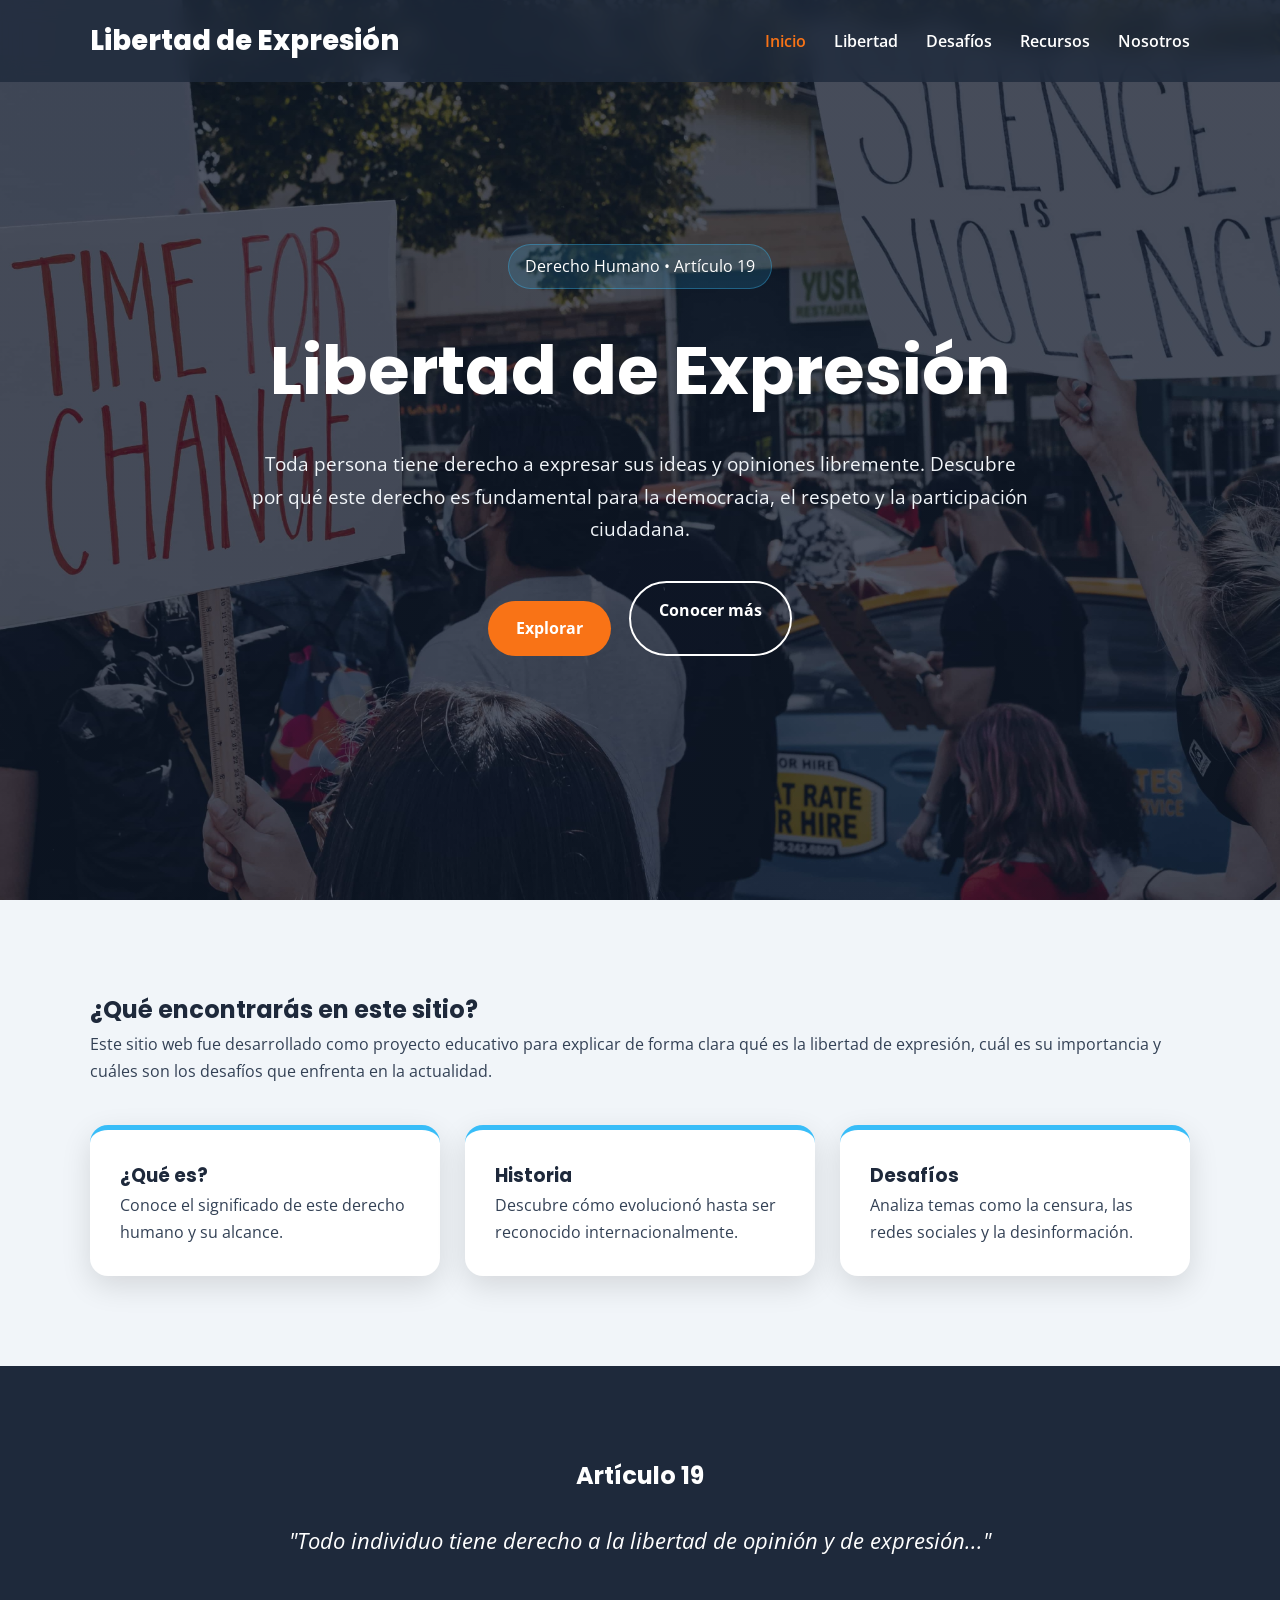
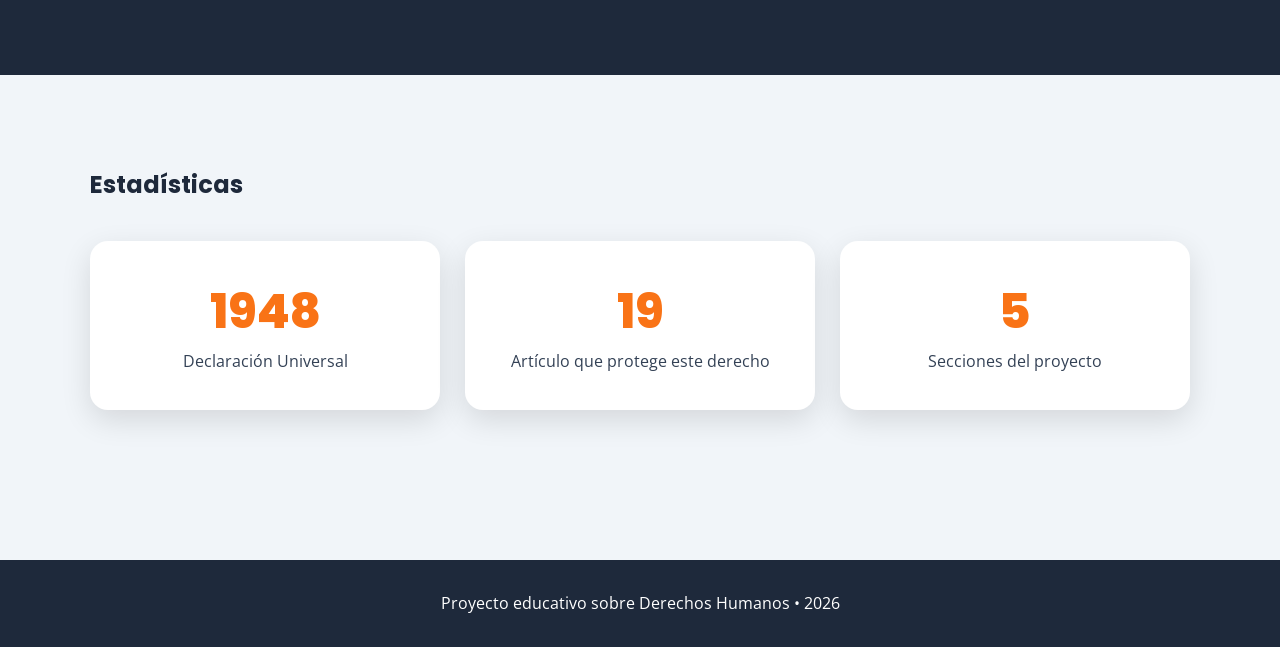
==== index.html @ 3bd5a03d "Add files via upload" ====
<!DOCTYPE html>
<html lang="es">
<head>
<meta charset="UTF-8">
<meta name="viewport" content="width=device-width, initial-scale=1.0">
<title>Libertad de Expresión</title>
<link rel="preconnect" href="https://fonts.googleapis.com">
<link rel="preconnect" href="https://fonts.gstatic.com" crossorigin>
<link href="https://fonts.googleapis.com/css2?family=Poppins:wght@300;400;600;800&family=Open+Sans:wght@400;600&display=swap" rel="stylesheet">
<link rel="stylesheet" href="css/estilos.css">
</head>
<body>

<header class="navbar">
  <div class="container nav-container">
    <h1 class="logo">Libertad de Expresión</h1>
    <nav>
      <ul class="menu">
        <li><a href="index.html" class="active">Inicio</a></li>
        <li><a href="libertad.html">Libertad</a></li>
        <li><a href="desafios.html">Desafíos</a></li>
        <li><a href="recursos.html">Recursos</a></li>
        <li><a href="nosotros.html">Nosotros</a></li>
      </ul>
    </nav>
  </div>
</header>

<section class="hero">
  <div class="overlay"></div>
  <div class="hero-content">
    <span class="etiqueta">Derecho Humano • Artículo 19</span>
    <h2>Libertad de Expresión</h2>
    <p>
      Toda persona tiene derecho a expresar sus ideas y opiniones libremente.
      Descubre por qué este derecho es fundamental para la democracia,
      el respeto y la participación ciudadana.
    </p>
    <div class="hero-buttons">
      <a href="#introduccion" class="btn btn-primary">Explorar</a>
      <a href="libertad.html" class="btn btn-secondary">Conocer más</a>
    </div>
  </div>
</section>

<main>

<section id="introduccion" class="container section">
<h2>¿Qué encontrarás en este sitio?</h2>
<p>Este sitio web fue desarrollado como proyecto educativo para explicar de forma clara qué es la libertad de expresión, cuál es su importancia y cuáles son los desafíos que enfrenta en la actualidad.</p>

<div class="cards">
<article class="card">
<h3>¿Qué es?</h3>
<p>Conoce el significado de este derecho humano y su alcance.</p>
</article>

<article class="card">
<h3>Historia</h3>
<p>Descubre cómo evolucionó hasta ser reconocido internacionalmente.</p>
</article>

<article class="card">
<h3>Desafíos</h3>
<p>Analiza temas como la censura, las redes sociales y la desinformación.</p>
</article>
</div>
</section>

<section class="highlight">
<div class="container">
<h2>Artículo 19</h2>
<blockquote>
"Todo individuo tiene derecho a la libertad de opinión y de expresión..."
</blockquote>
</div>
</section>

<section class="container section">
<h2>Estadísticas</h2>
<div class="stats">
<div class="stat"><span>1948</span><p>Declaración Universal</p></div>
<div class="stat"><span>19</span><p>Artículo que protege este derecho</p></div>
<div class="stat"><span>5</span><p>Secciones del proyecto</p></div>
</div>
</section>

</main>

<footer>
<div class="container">
<p>Proyecto educativo sobre Derechos Humanos • 2026</p>
</div>
</footer>

<script src="js/script.js"></script>
</body>
</html>
---- css/estilos.css ----
:root{
--bg:#F8FAFC;
--primary:#1E293B;
--accent:#F97316;
--cyan:#38BDF8;
--text:#334155;
--white:#fff;
--shadow:0 10px 30px rgba(0,0,0,.12);
}

*{margin:0;padding:0;box-sizing:border-box;scroll-behavior:smooth}
body{
font-family:'Open Sans',sans-serif;
background:#F1F5F9;
color:var(--text);
line-height:1.7;
}
h1,h2,h3{font-family:'Poppins',sans-serif;color:var(--primary)}
.container{width:min(1100px,92%);margin:auto}
.section{padding:90px 0}

.navbar{
position:fixed;top:0;left:0;width:100%;
padding:18px 0;
background:rgba(30,41,59,.78);
backdrop-filter:blur(10px);
z-index:1000;
}
.nav-container{display:flex;justify-content:space-between;align-items:center}
.logo{color:#fff;font-size:1.7rem;font-weight:800}
.menu{display:flex;gap:28px;list-style:none}
.menu a{
color:#fff;text-decoration:none;font-weight:600;
transition:.3s;
}
.menu a:hover,.menu a.active{color:var(--accent)}

.hero{
height:100vh;
background:
linear-gradient(rgba(15,23,42,.72),rgba(15,23,42,.72)),
url("../img/hero.jpg") center/cover no-repeat fixed;
display:flex;
justify-content:center;
align-items:center;
text-align:center;
position:relative;
}
.hero-content{
max-width:820px;
padding:20px;
position:relative;
z-index:2;
}
.etiqueta{
display:inline-block;
padding:8px 16px;
border-radius:30px;
background:rgba(56,189,248,.15);
border:1px solid rgba(56,189,248,.35);
color:#fff;
margin-bottom:25px;
}
.hero h2{
font-size:4.2rem;
color:#fff;
margin-bottom:20px;
}
.hero p{
font-size:1.2rem;
color:#f1f5f9;
margin-bottom:35px;
}
.hero-buttons{display:flex;justify-content:center;gap:18px;flex-wrap:wrap}
.btn{
padding:14px 28px;
border-radius:40px;
text-decoration:none;
font-weight:700;
transition:.3s;
}
.btn-primary{
background:var(--accent);
color:#fff;
margin-top: 20px;
display: inline-block;
}
.btn-primary:hover{transform:translateY(-4px);box-shadow:var(--shadow)}
.btn-secondary{
border:2px solid #fff;
color:#fff;
}
.btn-secondary:hover{background:#fff;color:var(--primary)}

.cards{
display:grid;
grid-template-columns:repeat(auto-fit,minmax(240px,1fr));
gap:25px;
margin-top:40px;
}
.card{
background:#fff;
padding:30px;
border-radius:18px;
box-shadow:var(--shadow);
transition:.3s;
border-top:5px solid var(--cyan);
}
.card:hover{transform:translateY(-8px)}
.highlight{
background:var(--primary);
color:#fff;
padding:90px 0;
text-align:center;
}
.highlight h2,.highlight blockquote{color:#fff}
blockquote{font-size:1.4rem;font-style:italic;max-width:800px;margin:25px auto}
.stats{
display:grid;
grid-template-columns:repeat(auto-fit,minmax(220px,1fr));
gap:25px;
margin-top:35px;
text-align:center;
}
.stat{
background:#fff;
padding:35px;
border-radius:18px;
box-shadow:var(--shadow);
}
.stat span{
display:block;
font:800 3rem 'Poppins',sans-serif;
color:var(--accent);
}
footer{
background:var(--primary);
color:#fff;
padding:30px;
text-align:center;
margin-top:60px;
}
@media(max-width:768px){
.nav-container{flex-direction:column;gap:15px}
.menu{flex-wrap:wrap;justify-content:center}
.hero h2{font-size:2.8rem}
.hero p{font-size:1rem}
.section{padding:70px 0}
}
/*=============================
Animaciones
=============================*/

.card,
.stat{

    opacity:0;

    transform:translateY(40px);

}
/*======================================================
        DESAFÍOS - ESTILO BLOG
======================================================*/

.blog-card{

display:flex;

align-items:center;

gap:40px;

margin:70px 0;

background:#ffffff;

border-radius:18px;

overflow:hidden;

box-shadow:0 15px 35px rgba(0,0,0,.12);

transition:.4s;

}

.blog-card:hover{

transform:translateY(-8px);

box-shadow:0 20px 45px rgba(0,0,0,.18);

}

.blog-card.reverse{

flex-direction:row-reverse;

}

.blog-img{

flex:1;

overflow:hidden;

}

.blog-img img{

width:100%;

height:350px;

object-fit:cover;

display:block;

transition:.5s;

}

.blog-card:hover .blog-img img{

transform:scale(1.08);

}

.blog-content{

flex:1;

padding:40px;

}

.blog-content h3{

font-size:2rem;

margin-bottom:20px;

color:#1E293B;

}

.blog-content p{

font-size:1.05rem;

line-height:1.9;

margin-bottom:18px;

color:#475569;

}

.blog-content a{

display:inline-block;

margin-top:15px;

text-decoration:none;

font-weight:700;

color:#F97316;

transition:.3s;

}

.blog-content a:hover{

letter-spacing:1px;

}

.fade-up{

opacity:0;

transform:translateY(40px);

animation:subir .9s forwards;

}

@keyframes subir{

to{

opacity:1;

transform:translateY(0);

}

}

.blog-card:nth-child(2){

animation-delay:.2s;

}

.blog-card:nth-child(3){

animation-delay:.4s;

}

.blog-card:nth-child(4){

animation-delay:.6s;

}

.blog-card:nth-child(5){

animation-delay:.8s;

}

.blog-card:nth-child(6){

animation-delay:1s;

}

@media(max-width:900px){

.blog-card{

flex-direction:column;

}

.blog-card.reverse{

flex-direction:column;

}

.blog-img img{

height:250px;

}

.blog-content{

padding:25px;

}

.blog-content h3{

font-size:1.6rem;

}

}

/*==========================
        VIDEO
===========================*/

.video-container{

position:relative;

width:100%;

max-width:900px;

margin:40px auto 0;

aspect-ratio:16/9;

border-radius:18px;

overflow:hidden;

box-shadow:0 15px 35px rgba(0,0,0,.15);

}

.video-container iframe{

width:100%;

height:100%;

border:none;

}
.dato-panama{

    background:#ffffff;

    border-left:6px solid #F97316;

    padding:25px;

    margin-top:30px;

    border-radius:12px;

    box-shadow:0 8px 20px rgba(0,0,0,.08);

}

.dato-panama h3{

    margin-bottom:15px;

    color:#1E293B;

}

.dato-panama ul{

    margin-left:20px;

}

.dato-panama li{

    margin-bottom:12px;

    line-height:1.7;

}
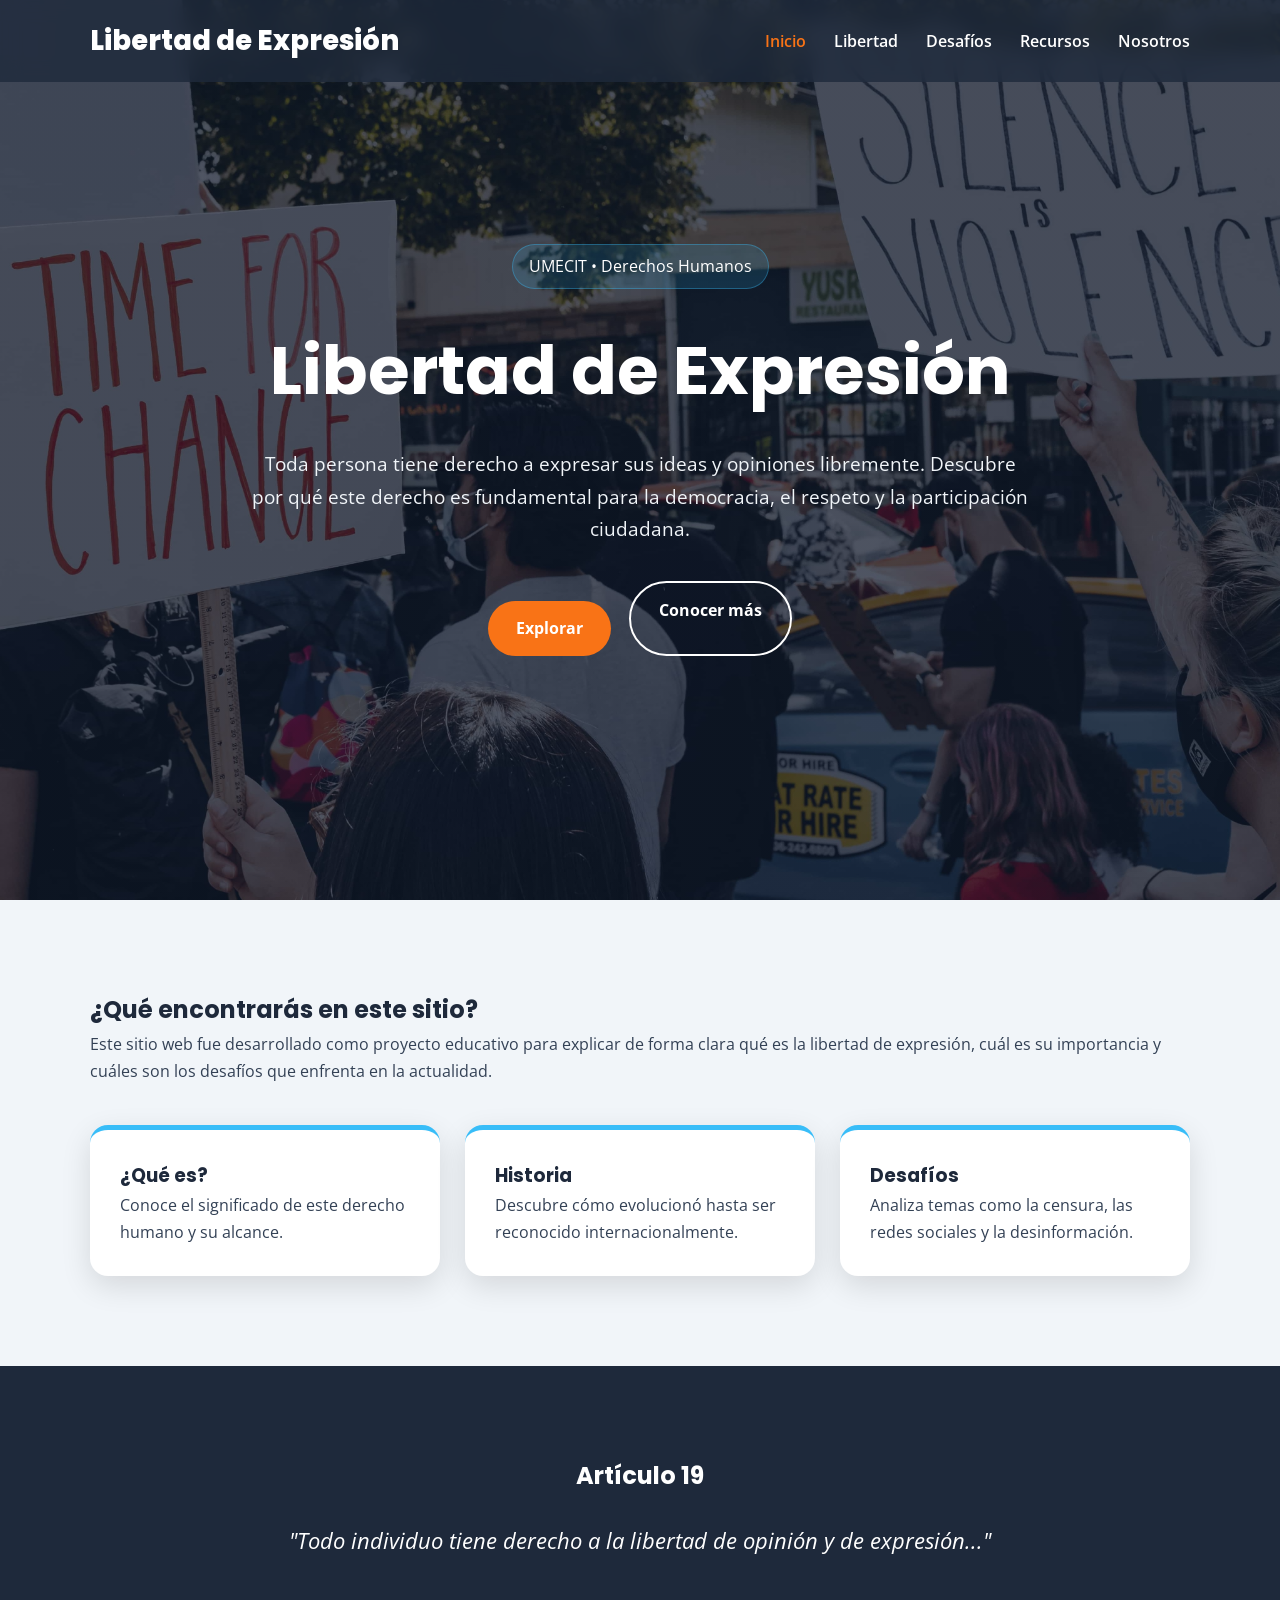
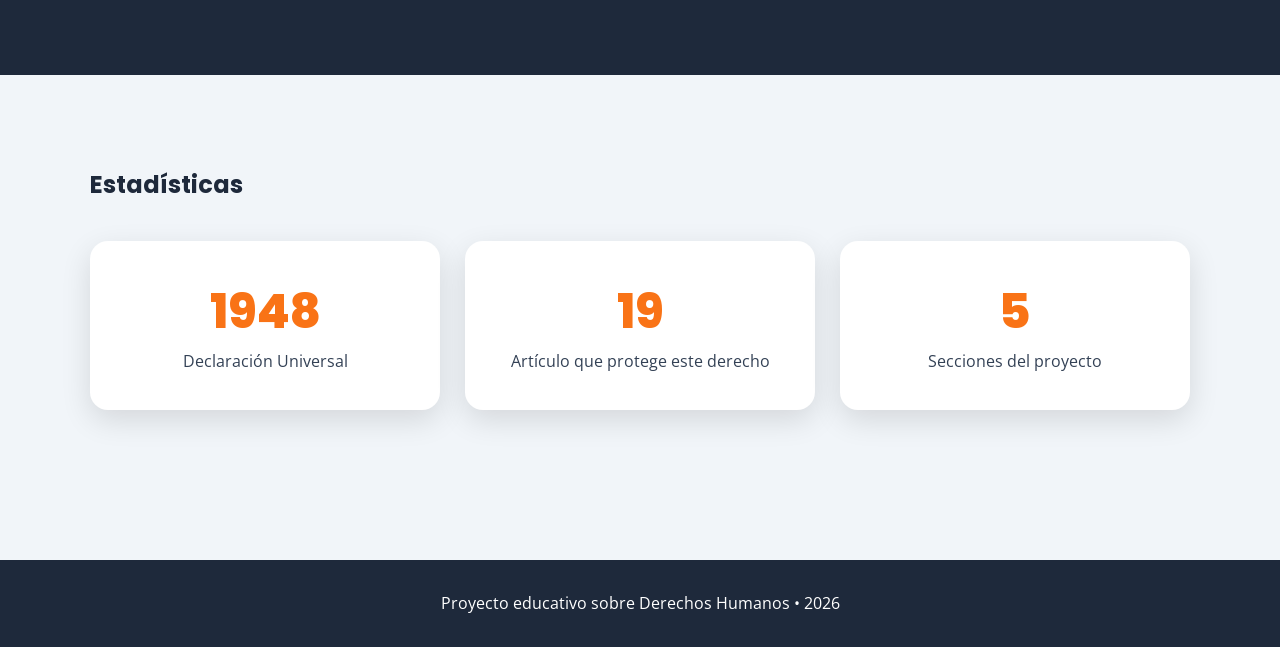
==== commit 836f727b: "Add files via upload" ====
--- a/index.html
+++ b/index.html
@@ -12,24 +12,31 @@
 <body>
 
 <header class="navbar">
-  <div class="container nav-container">
-    <h1 class="logo">Libertad de Expresión</h1>
-    <nav>
-      <ul class="menu">
-        <li><a href="index.html" class="active">Inicio</a></li>
-        <li><a href="libertad.html">Libertad</a></li>
-        <li><a href="desafios.html">Desafíos</a></li>
-        <li><a href="recursos.html">Recursos</a></li>
-        <li><a href="nosotros.html">Nosotros</a></li>
-      </ul>
-    </nav>
-  </div>
+    <div class="container nav-container">
+
+        <h1 class="logo">Libertad de Expresión</h1>
+
+        <button class="menu-toggle" id="menu-toggle">
+            ☰
+        </button>
+
+        <nav id="nav-menu">
+            <ul class="menu">
+                <li><a href="index.html" class="active">Inicio</a></li>
+                <li><a href="libertad.html">Libertad</a></li>
+                <li><a href="desafios.html">Desafíos</a></li>
+                <li><a href="recursos.html">Recursos</a></li>
+                <li><a href="nosotros.html">Nosotros</a></li>
+            </ul>
+        </nav>
+
+    </div>
 </header>
 
 <section class="hero">
   <div class="overlay"></div>
   <div class="hero-content">
-    <span class="etiqueta">Derecho Humano • Artículo 19</span>
+    <span class="etiqueta">UMECIT • Derechos Humanos</span>
     <h2>Libertad de Expresión</h2>
     <p>
       Toda persona tiene derecho a expresar sus ideas y opiniones libremente.
--- a/css/estilos.css
+++ b/css/estilos.css
@@ -435,4 +435,85 @@
 
     line-height:1.7;
 
+}
+
+/* ===== MENÚ RESPONSIVE ===== */
+
+.menu-toggle{
+    display:none;
+    background:none;
+    border:none;
+    color:#fff;
+    font-size:2rem;
+    cursor:pointer;
+}
+
+@media (max-width:768px){
+
+    .navbar{
+        padding:15px 0;
+    }
+
+    .nav-container{
+        display:flex;
+        justify-content:space-between;
+        align-items:center;
+        flex-wrap:wrap;
+    }
+
+    .logo{
+        font-size:2rem;
+        max-width:75%;
+        line-height:1.2;
+    }
+
+    .menu-toggle{
+        display:block;
+    }
+
+    nav{
+        width:100%;
+        max-height:0;
+        overflow:hidden;
+        transition:max-height .35s ease;
+    }
+
+    nav.active{
+        max-height:400px;
+        margin-top:20px;
+    }
+
+    .menu{
+        display:flex;
+        flex-direction:column;
+        align-items:center;
+        gap:20px;
+        padding-bottom:20px;
+    }
+
+    .hero{
+        padding-top:200px;
+    }
+
+    .hero h2{
+        font-size:3rem;
+    }
+
+}
+.encabezado-nosotros{
+    position:relative;
+    margin-bottom:35px;
+}
+
+.logo-umecit{
+    position:absolute;
+    top:-30px;
+    left:0;
+    width:200px;
+    height:auto;
+}
+
+.encabezado-nosotros h2{
+    padding-top:70px;
+    margin:0;
 }
